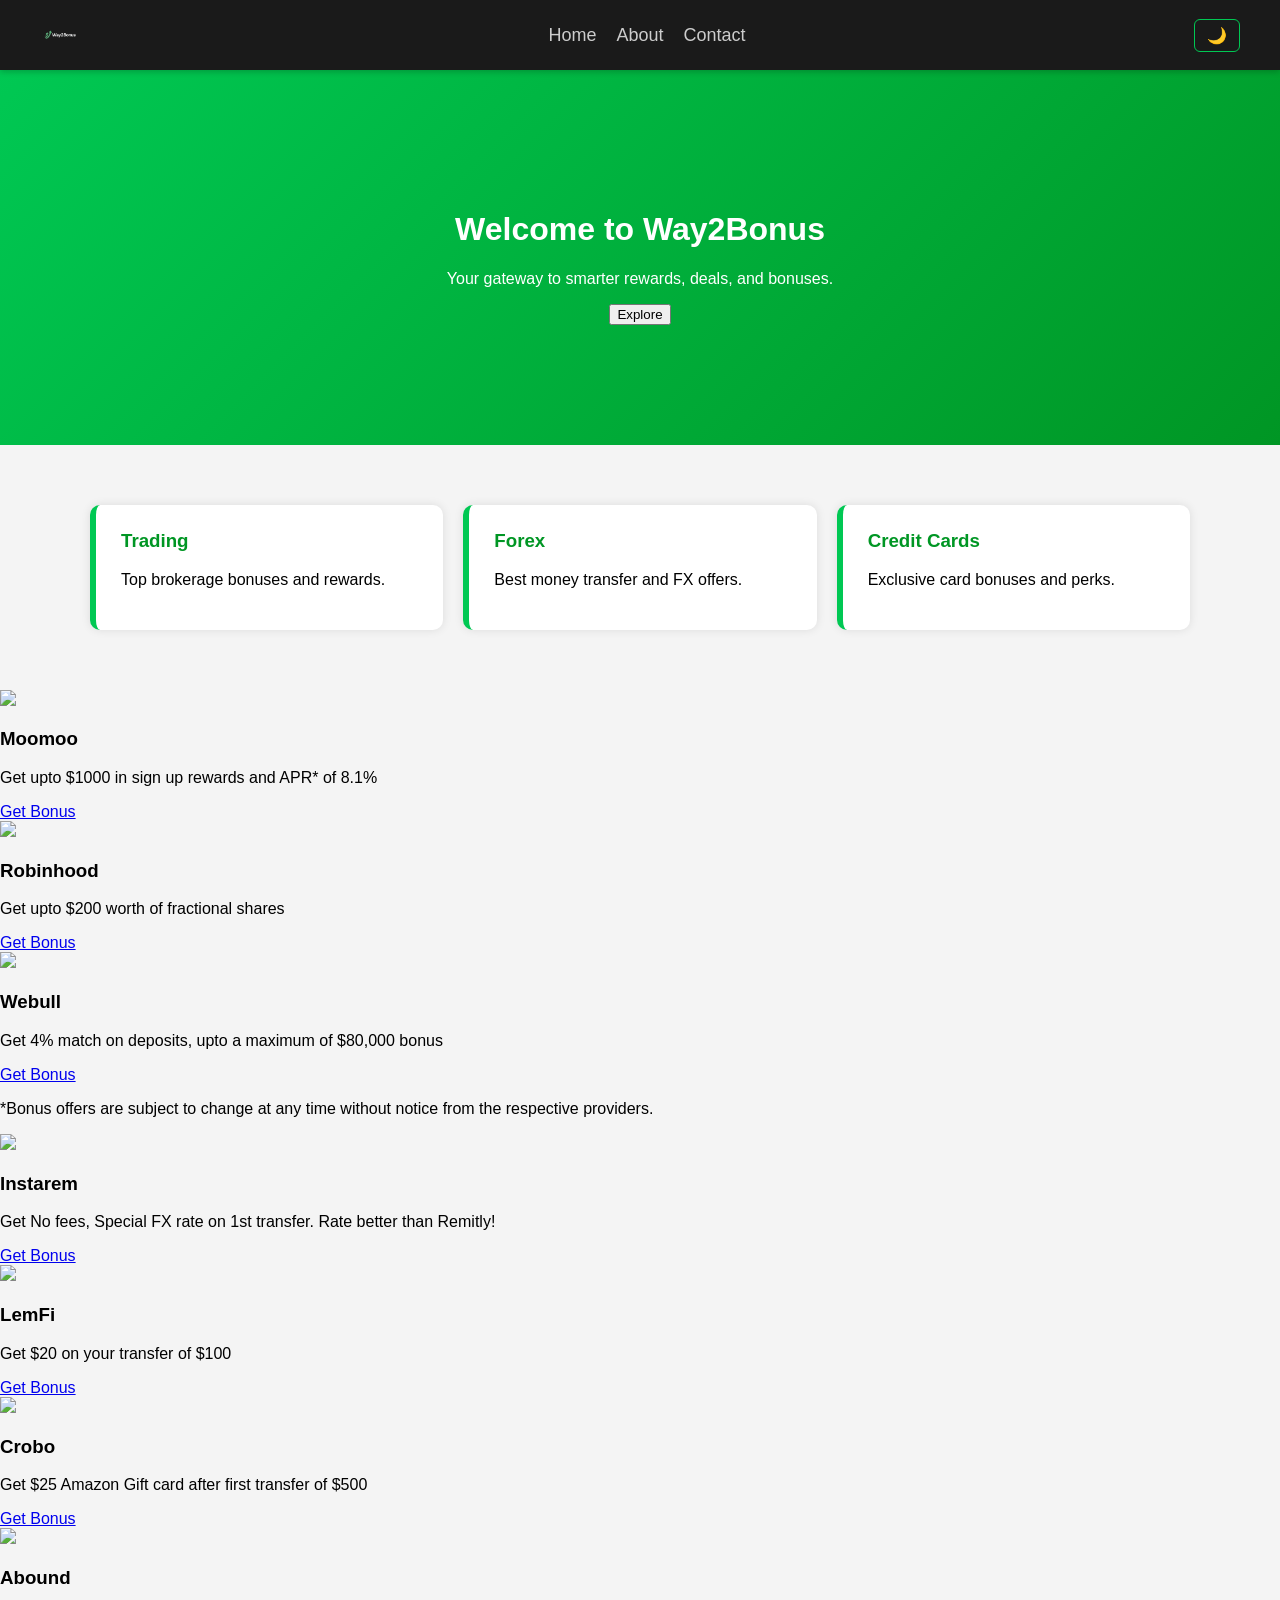
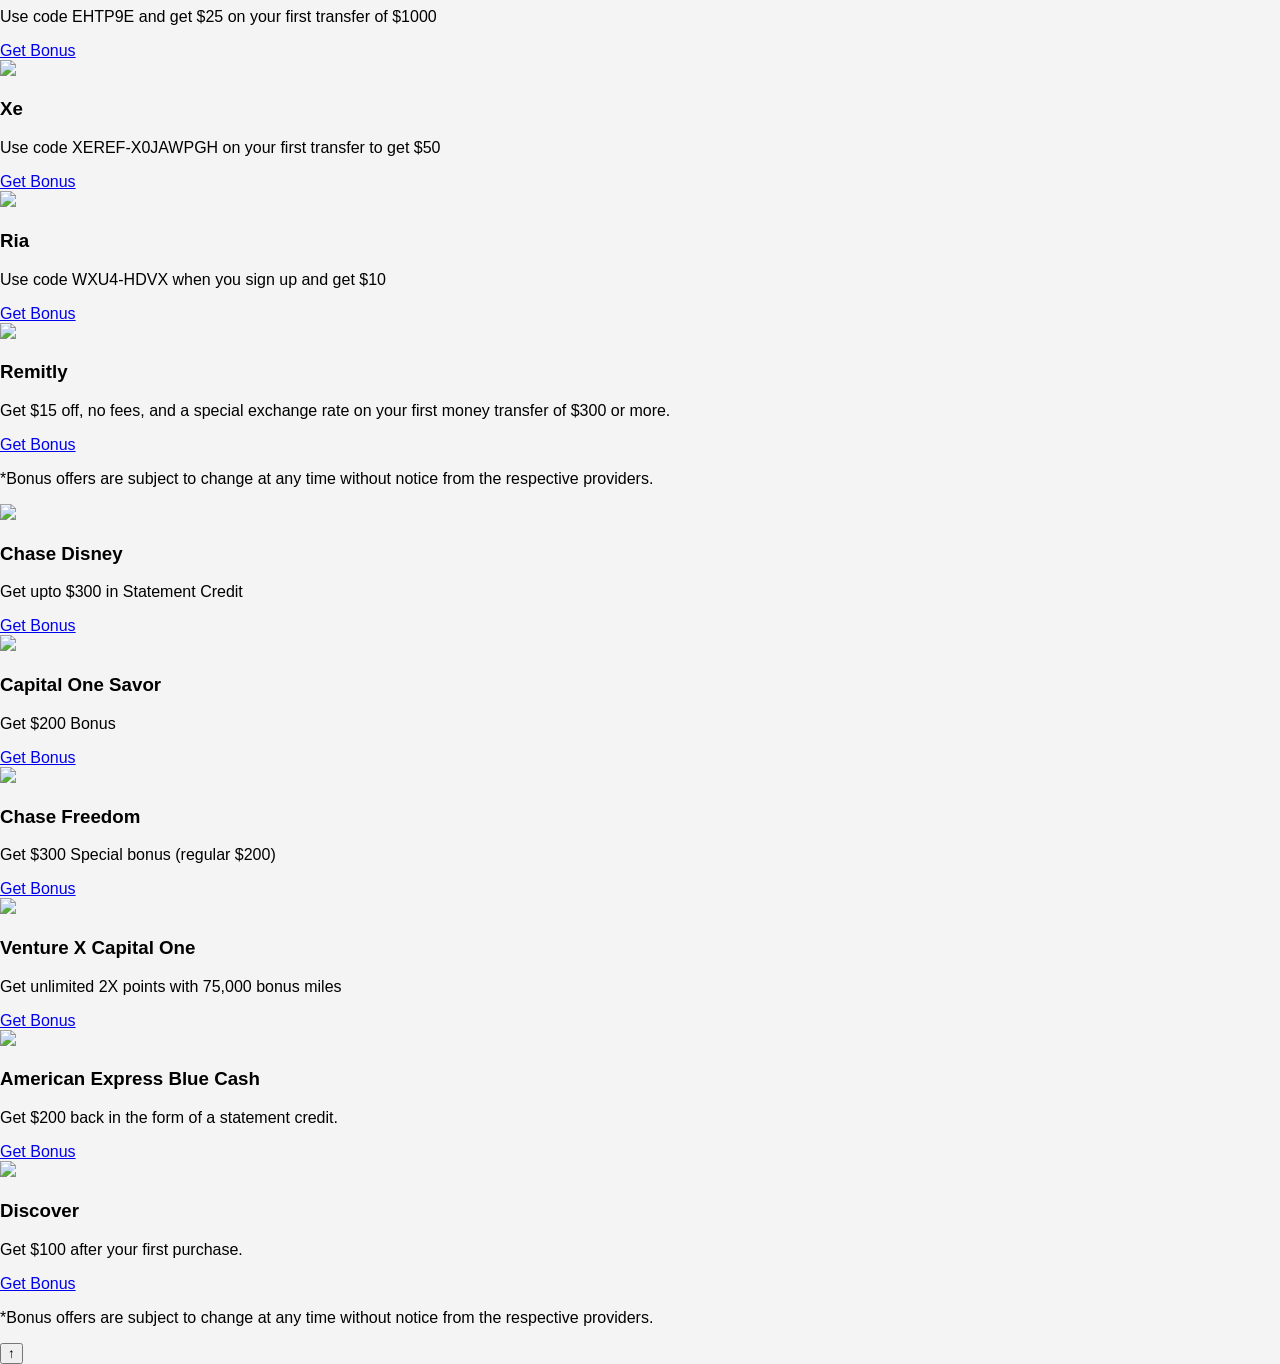
==== index.html @ e21b8e0f "initial commit" ====
<!DOCTYPE html>
<html lang="en">
<head>
  <meta charset="UTF-8">
  <meta name="viewport" content="width=device-width, initial-scale=1.0">
  <link rel="icon" type="image/png" sizes="32x32" href="assets/favicon.png">
  <link rel="icon" type="image/png" sizes="192x192" href="assets/favicon.png">
  <link rel="apple-touch-icon" href="assets/favicon.png">

  <!-- SEO Meta Tags -->
  <title>Way2Bonus – Best Bonuses for Trading, Forex & Credit Cards</title>
  <meta name="description" content="Way2Bonus helps you discover the best bonuses, rewards, and referral offers across Trading, Forex, and Credit Cards. Updated regularly with top deals.">
  <meta name="keywords" content="Way2Bonus, trading bonuses, forex bonuses, credit card bonuses, referral bonuses, rewards, cashback, sign-up offers">
  <meta name="author" content="Way2Bonus">
  <meta name="robots" content="index, follow">

  <!-- Open Graph (Social Sharing) -->
  <meta property="og:title" content="Way2Bonus – Best Bonuses for Trading, Forex & Credit Cards">
  <meta property="og:description" content="Discover top bonuses and referral rewards across Trading, Forex, and Credit Cards.">
  <meta property="og:url" content="https://way2bonus.com">
  <meta property="og:type" content="website">

  <!-- Canonical URL -->
  <link rel="canonical" href="https://way2bonus.com">

  <link rel="stylesheet" href="style.css">
</head>
<body>

  <!-- NAVBAR -->
  <nav>
  <a href="index.html">
    <img src="assets/logo.png" alt="Way2Bonus Logo" class="site-logo">
  </a>
  <ul>
    <li><a href="index.html">Home</a></li>
    <li><a href="about.html">About</a></li>
    <li><a href="contact.html">Contact</a></li>
  </ul>
  <button class="dark-toggle" onclick="toggleDarkMode()">🌙</button>
</nav>


  <!-- HERO -->
  <header class="hero" id="home">
    <h1>Welcome to Way2Bonus</h1>
    <p>Your gateway to smarter rewards, deals, and bonuses.</p>
    <button onclick="showMessage()">Explore</button>
  </header>

  <!-- TABS SECTION -->
  <section class="tabs-section">
    <div class="tab-card" onclick="location.href='#trading'">
      <h3>Trading</h3>
      <p>Top brokerage bonuses and rewards.</p>
    </div>

    <div class="tab-card" onclick="location.href='#forex'">
      <h3>Forex</h3>
      <p>Best money transfer and FX offers.</p>
    </div>

    <div class="tab-card" onclick="location.href='#creditcards'">
      <h3>Credit Cards</h3>
      <p>Exclusive card bonuses and perks.</p>
    </div>
  </section>

  <!-- TRADING SECTION -->
  <section class="bonus-list" id="trading">

    <div class="bonus-item">
      <div class="bonus-left">
        <img src="https://www.moomoo.com/favicon.ico" class="bonus-logo">
        <div>
          <h3>Moomoo</h3>
          <p>Get upto $1000 in sign up rewards and APR* of 8.1%</p>
        </div>
      </div>
      <a class="bonus-btn" href="https://j.moomoo.com/01o17Q" target="_blank">Get Bonus</a>
    </div>

    <div class="bonus-item">
      <div class="bonus-left">
        <img src="https://robinhood.com/favicon.ico" class="bonus-logo">
        <div>
          <h3>Robinhood</h3>
          <p>Get upto $200 worth of fractional shares</p>
        </div>
      </div>
      <a class="bonus-btn" href="https://join.robinhood.com/naveenp45" target="_blank">Get Bonus</a>
    </div>

    <div class="bonus-item">
      <div class="bonus-left">
        <img src="https://www.webull.com/favicon.ico" class="bonus-logo">
        <div>
          <h3>Webull</h3>
          <p>Get 4% match on deposits, upto a maximum of $80,000 bonus</p>
        </div>
      </div>
      <a class="bonus-btn" href="https://a.webull.com/3Dbo9FMoUNZbRVMSiQ" target="_blank">Get Bonus</a>
    </div>

  </section>

  <p class="disclaimer">
    *Bonus offers are subject to change at any time without notice from the respective providers.
  </p>

  <!-- FOREX SECTION -->
  <section class="bonus-list" id="forex">

    <div class="bonus-item">
      <div class="bonus-left">
        <img src="https://www.instarem.com/favicon.ico" class="bonus-logo">
        <div>
          <h3>Instarem</h3>
          <p>Get No fees, Special FX rate on 1st transfer. Rate better than Remitly!</p>
        </div>
      </div>
      <a class="bonus-btn" href="https://referral-link.onelink.me/gbf1/a43c48ca?deep_link_sub1=referral&deep_link_value=rnIxr1" target="_blank">Get Bonus</a>
    </div>

    <div class="bonus-item">
      <div class="bonus-left">
        <img src="https://www.lemfi.com/favicon.ico" class="bonus-logo">
        <div>
          <h3>LemFi</h3>
          <p>Get $20 on your transfer of $100</p>
        </div>
      </div>
      <a class="bonus-btn" href="https://referral.lemfi.com/e6CbttdsRZb" target="_blank">Get Bonus</a>
    </div>

    <div class="bonus-item">
      <div class="bonus-left">
        <img src="https://www.crobo.money/favicon.ico" class="bonus-logo">
        <div>
          <h3>Crobo</h3>
          <p>Get $25 Amazon Gift card after first transfer of $500</p>
        </div>
      </div>
      <a class="bonus-btn" href="https://www.crobo.money/signup/?referral_code=NAVEEN712&utm_medium=link&utm_campaign=referral" target="_blank">Get Bonus</a>
    </div>

    <div class="bonus-item">
      <div class="bonus-left">
        <img src="https://www.joinabound.com/favicon.ico" class="bonus-logo">
        <div>
          <h3>Abound</h3>
          <p>Use code EHTP9E and get $25 on your first transfer of $1000</p>
        </div>
      </div>
      <a class="bonus-btn" href="https://ddl.joinabound.com/Iiw9/53nv79hw" target="_blank">Get Bonus</a>
    </div>

    <div class="bonus-item">
      <div class="bonus-left">
        <img src="https://www.xe.com/favicon.ico" class="bonus-logo">
        <div>
          <h3>Xe</h3>
          <p>Use code XEREF-X0JAWPGH on your first transfer to get $50</p>
        </div>
      </div>
      <a class="bonus-btn" href="https://xeapp.onelink.me/yMY4/raf" target="_blank">Get Bonus</a>
    </div>

    <div class="bonus-item">
      <div class="bonus-left">
        <img src="https://www.riamoneytransfer.com/favicon.ico" class="bonus-logo">
        <div>
          <h3>Ria</h3>
          <p>Use code WXU4-HDVX when you sign up and get $10</p>
        </div>
      </div>
      <a class="bonus-btn" href="https://ria.mt/l/ria-app" target="_blank">Get Bonus</a>
    </div>

    <div class="bonus-item">
      <div class="bonus-left">
        <img src="https://www.remitly.com/favicon.ico" class="bonus-logo">
        <div>
          <h3>Remitly</h3>
          <p>Get $15 off, no fees, and a special exchange rate on your first money transfer of $300 or more.</p>
        </div>
      </div>
      <a class="bonus-btn" href="https://remit.ly/2667kdno" target="_blank">Get Bonus</a>
    </div>

  </section>

  <p class="disclaimer">
    *Bonus offers are subject to change at any time without notice from the respective providers.
  </p>

  <!-- CREDIT CARDS SECTION -->
  <section class="bonus-list" id="creditcards">

    <div class="bonus-item">
      <div class="bonus-left">
        <img src="https://www.chase.com/favicon.ico" class="bonus-logo">
        <div>
          <h3>Chase Disney</h3>
          <p>Get upto $300 in Statement Credit</p>
        </div>
      </div>
      <a class="bonus-btn" href="https://www.referyourchasecard.com/200a/ARRM6S2ACG" target="_blank">Get Bonus</a>
    </div>

    <div class="bonus-item">
      <div class="bonus-left">
        <img src="https://www.capitalone.com/favicon.ico" class="bonus-logo">
        <div>
          <h3>Capital One Savor</h3>
          <p>Get $200 Bonus</p>
        </div>
      </div>
      <a class="bonus-btn" href="https://i.capitalone.com/JXvTQIKai" target="_blank">Get Bonus</a>
    </div>

    <div class="bonus-item">
      <div class="bonus-left">
        <img src="https://www.chase.com/favicon.ico" class="bonus-logo">
        <div>
          <h3>Chase Freedom</h3>
          <p>Get $300 Special bonus (regular $200)</p>
        </div>
      </div>
      <a class="bonus-btn" href="https://www.referyourchasecard.com/18d/QJRN1M26LT" target="_blank">Get Bonus</a>
    </div>

    <div class="bonus-item">
      <div class="bonus-left">
        <img src="https://www.capitalone.com/favicon.ico" class="bonus-logo">
        <div>
          <h3>Venture X Capital One</h3>
          <p>Get unlimited 2X points with 75,000 bonus miles</p>
        </div>
      </div>
      <a class="bonus-btn" href="https://i.capitalone.com/JTtz9LcB4" target="_blank">Get Bonus</a>
    </div>

    <div class="bonus-item">
      <div class="bonus-left">
        <img src="https://www.americanexpress.com/favicon.ico" class="bonus-logo">
        <div>
          <h3>American Express Blue Cash</h3>
          <p>Get $200 back in the form of a statement credit.</p>
        </div>
      </div>
      <a class="bonus-btn" href="https://americanexpress.com/en-us/referral/blue-cash-everyday-credit-card?ref=NAVEEPBVEd&XL=MIANS" target="_blank">Get Bonus</a>
    </div>

    <div class="bonus-item">
      <div class="bonus-left">
        <img src="https://www.discover.com/favicon.ico" class="bonus-logo">
        <div>
          <h3>Discover</h3>
          <p>Get $100 after your first purchase.</p>
        </div>
      </div>
      <a class="bonus-btn" href="https://refer.discover.com/s/kanjikavya?advocate.partner_share_id=1172240529" target="_blank">Get Bonus</a>
    </div>

  </section>

  <p class="disclaimer">
    *Bonus offers are subject to change at any time without notice from the respective providers.
  </p>

  <script src="script.js"></script>
</body>
</html>
---- style.css ----
/* GLOBAL */
body {
  margin: 0;
  font-family: Arial, sans-serif;
  background: #f4f4f4;
  transition: background 0.3s, color 0.3s;
}

body.dark-mode {
  background: #121212;
  color: #e0e0e0;
}

/* NAVBAR */
nav {
  position: sticky;
  top: 0;
  z-index: 1000;
  display: flex;
  justify-content: space-between;
  align-items: center;
  padding: 15px 40px;
  background: #1a1a1a;
  box-shadow: 0 2px 6px rgba(0,0,0,0.2);
  transition: background 0.3s;
}

body.dark-mode nav {
  background: #000;
}

.site-logo {
  height: 40px;
  margin-right: 20px;
  vertical-align: middle;
}

nav ul {
  list-style: none;
  display: flex;
  gap: 20px;
  padding: 0;
  margin: 0;
}

nav ul li a {
  color: #ccc;
  text-decoration: none;
  font-size: 18px;
  transition: color 0.3s;
}

nav ul li a.active,
nav ul li a:hover {
  color: #00c853;
}

body.dark-mode nav ul li a {
  color: #bbb;
}

/* DARK MODE TOGGLE BUTTON */
.dark-toggle {
  background: transparent;
  border: 1px solid #00c853;
  color: #00c853;
  padding: 6px 12px;
  border-radius: 6px;
  cursor: pointer;
  font-size: 16px;
  transition: 0.3s;
}

.dark-toggle:hover {
  background: #00c853;
  color: #000;
}

body.dark-mode .dark-toggle {
  border-color: #00e676;
  color: #00e676;
}

body.dark-mode .dark-toggle:hover {
  background: #00e676;
  color: #000;
}

/* HERO */
.hero {
  text-align: center;
  padding: 120px 20px;
  background: linear-gradient(135deg, #00c853, #009624);
  color: white;
}

body.dark-mode .hero {
  background: linear-gradient(135deg, #007a3a, #005f2c);
}

/* TABS SECTION */
.tabs-section {
  max-width: 1100px;
  margin: 40px auto;
  display: flex;
  gap: 20px;
  padding: 20px;
}

.tab-card {
  flex: 1;
  background: white;
  padding: 25px;
  border-radius: 10px;
  box-shadow: 0 0 10px rgba(0,0,0,0.1);
  cursor: pointer;
  transition: 0.3s ease;
  border-left: 6px solid #00c853;
}

body.dark-mode .tab-card {
  background: #1e1e1e;
  box-shadow: 0 0 10px rgba(255,255,255,0.05);
}

.tab-card:hover {
  transform: translateY(-5px);
  box-shadow: 0 8px 20px rgba(0,0,0,0.15);
}

body.dark-mode .tab-card:hover {
  box-shadow: 0 8px 20px rgba(255,255,255,0.08);
}

.tab-card h3 {
  margin-top: 0;
  color: #009624;
}

body.dark-mode .tab-card h3 {
  color: #00e676;
}

/* BONUS LIST
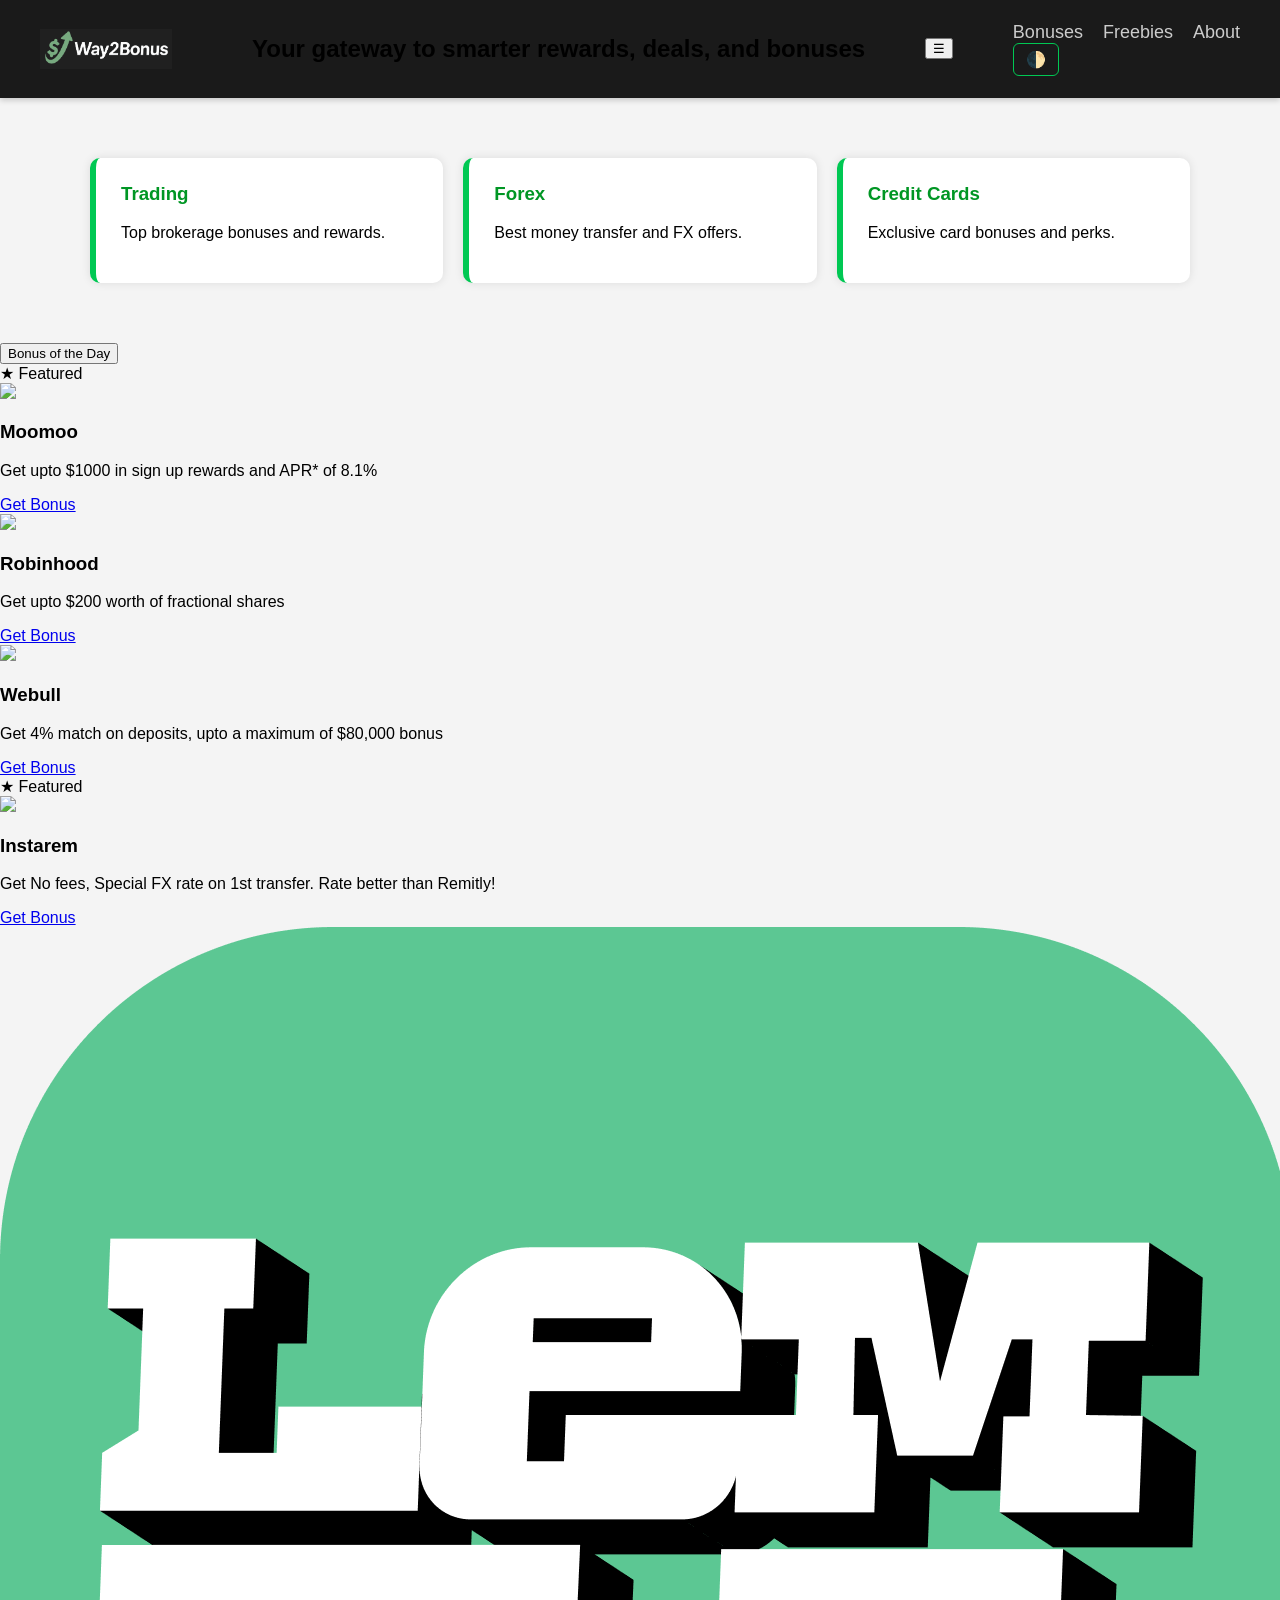
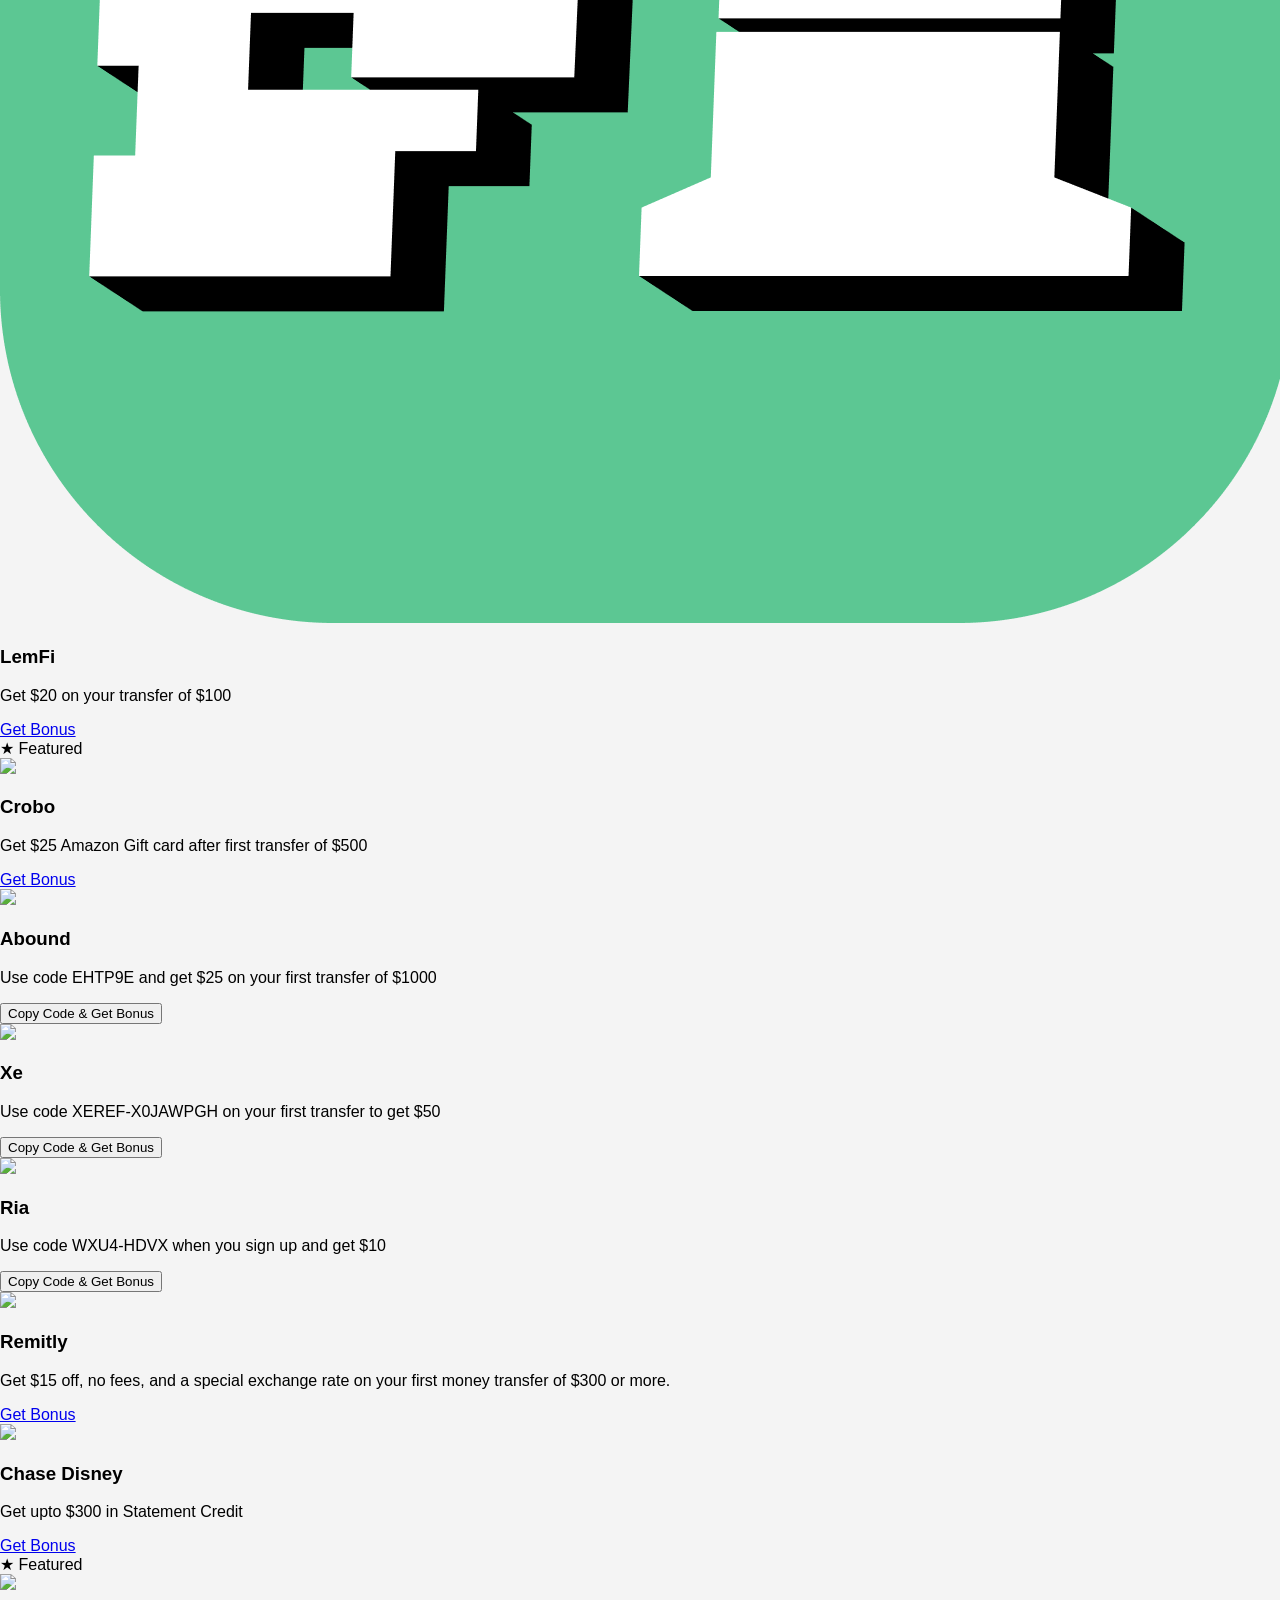
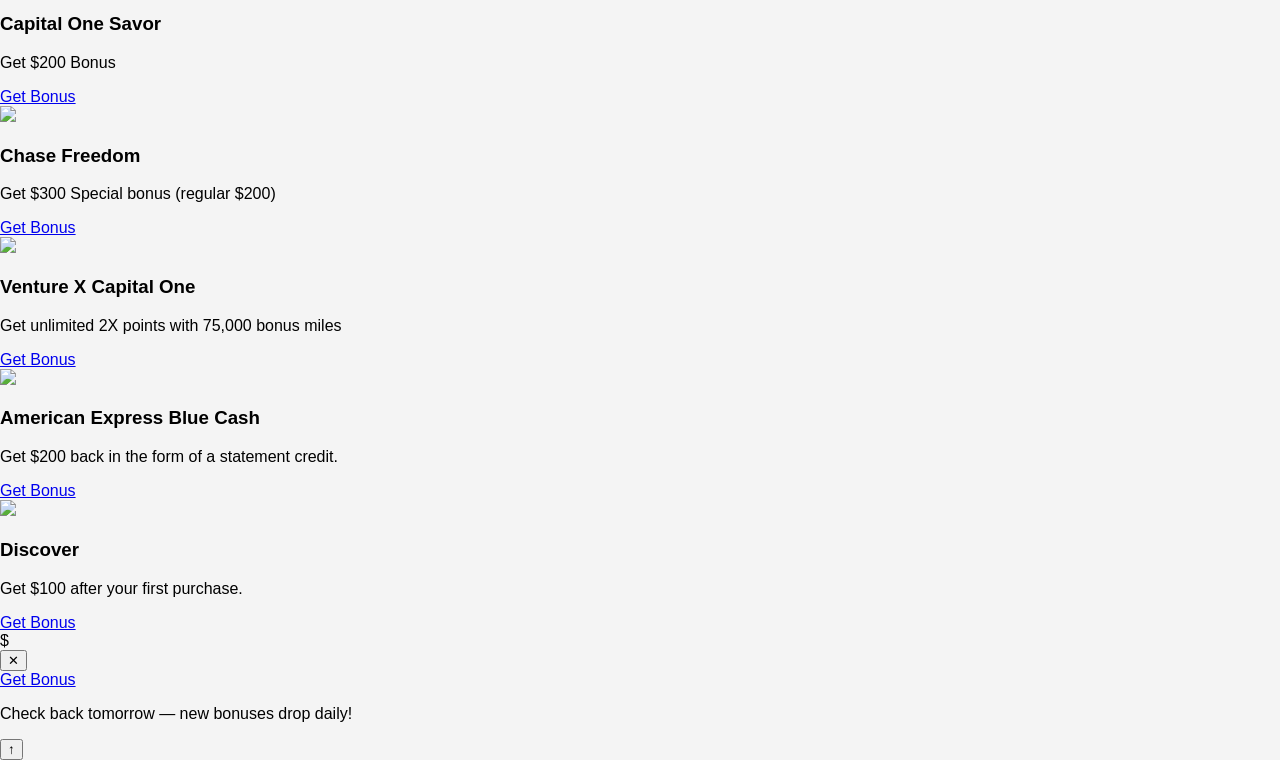
==== commit 37210ba5: "Update index.html updated index/ bonuses page with appealing UX" ====
--- a/index.html
+++ b/index.html
@@ -28,25 +28,37 @@
 <body>
 
   <!-- NAVBAR -->
-  <nav>
-  <a href="index.html">
-    <img src="assets/logo.png" alt="Way2Bonus Logo" class="site-logo">
-  </a>
-  <ul>
-    <li><a href="index.html">Home</a></li>
-    <li><a href="about.html">About</a></li>
-    <li><a href="contact.html">Contact</a></li>
-  </ul>
-  <button class="dark-toggle" onclick="toggleDarkMode()">🌙</button>
-</nav>
-
+<!-- NAVBAR -->
+	<nav>
+	  <a href="index.html">
+		<img src="assets/logo1.png" alt="Way2Bonus Logo" class="site-logo">
+	  </a>
+
+	  <div class="nav-hero-text">
+		<h1><strong>Your gateway to smarter rewards, deals, and bonuses</strong></h1>
+	  </div>
+
+	  <button class="hamburger" onclick="toggleMenu()">☰</button>
+
+	  <div class="nav-right">
+		<ul class="nav-links">
+		  <li><a href="index.html">Bonuses</a></li>
+		  <li><a href="freebies.html">Freebies</a></li>
+		  <li><a href="about.html">About</a></li>
+		</ul>
+
+		<button class="dark-toggle" onclick="toggleDarkMode()">🌓</button>
+	  </div>
+	</nav>
 
   <!-- HERO -->
-  <header class="hero" id="home">
-    <h1>Welcome to Way2Bonus</h1>
-    <p>Your gateway to smarter rewards, deals, and bonuses.</p>
-    <button onclick="showMessage()">Explore</button>
-  </header>
+	<!--
+	<header class="hero" id="home">
+	  <h1>Welcome to Way2Bonus</h1>
+	  <p>Your gateway to smarter rewards, deals, and bonuses.</p>
+	</header>
+	-->
+
 
   <!-- TABS SECTION -->
   <section class="tabs-section">
@@ -65,11 +77,18 @@
       <p>Exclusive card bonuses and perks.</p>
     </div>
   </section>
+  
+  <div class="bonus-of-day-wrapper">
+  <button class="bonus-of-day-btn" onclick="openBonusPopup()">Bonus of the Day</button>
+</div>
 
   <!-- TRADING SECTION -->
   <section class="bonus-list" id="trading">
 
     <div class="bonus-item">
+		<div class="featured-star">
+		  ★ <span>Featured</span>
+		</div>
       <div class="bonus-left">
         <img src="https://www.moomoo.com/favicon.ico" class="bonus-logo">
         <div>
@@ -103,15 +122,18 @@
     </div>
 
   </section>
-
+<!--
   <p class="disclaimer">
     *Bonus offers are subject to change at any time without notice from the respective providers.
   </p>
-
+-->
   <!-- FOREX SECTION -->
   <section class="bonus-list" id="forex">
 
     <div class="bonus-item">
+		<div class="featured-star">
+		  ★ <span>Featured</span>
+		</div>
       <div class="bonus-left">
         <img src="https://www.instarem.com/favicon.ico" class="bonus-logo">
         <div>
@@ -124,7 +146,7 @@
 
     <div class="bonus-item">
       <div class="bonus-left">
-        <img src="https://www.lemfi.com/favicon.ico" class="bonus-logo">
+        <img src="assets/lemfifavicon.png" class="bonus-logo" alt="LemFi Logo">
         <div>
           <h3>LemFi</h3>
           <p>Get $20 on your transfer of $100</p>
@@ -134,6 +156,9 @@
     </div>
 
     <div class="bonus-item">
+		<div class="featured-star">
+		  ★ <span>Featured</span>
+		</div>
       <div class="bonus-left">
         <img src="https://www.crobo.money/favicon.ico" class="bonus-logo">
         <div>
@@ -146,14 +171,16 @@
 
     <div class="bonus-item">
       <div class="bonus-left">
-        <img src="https://www.joinabound.com/favicon.ico" class="bonus-logo">
+        <img src="https://www.joinabound.com/wp-content/uploads/2024/09/cropped-Favicon-32x32.png" class="bonus-logo">
         <div>
           <h3>Abound</h3>
           <p>Use code EHTP9E and get $25 on your first transfer of $1000</p>
         </div>
       </div>
-      <a class="bonus-btn" href="https://ddl.joinabound.com/Iiw9/53nv79hw" target="_blank">Get Bonus</a>
-    </div>
+		<button class="bonus-btn" onclick="copyAndGo('EHTP9E', 'https://ddl.joinabound.com/Iiw9/53nv79hw')">
+		Copy Code & Get Bonus
+		</button>
+	</div>
 
     <div class="bonus-item">
       <div class="bonus-left">
@@ -163,7 +190,9 @@
           <p>Use code XEREF-X0JAWPGH on your first transfer to get $50</p>
         </div>
       </div>
-      <a class="bonus-btn" href="https://xeapp.onelink.me/yMY4/raf" target="_blank">Get Bonus</a>
+      <button class="bonus-btn" onclick="copyAndGo('XEREF-X0JAWPGH', 'https://xeapp.onelink.me/yMY4/raf')">
+		Copy Code & Get Bonus
+		</button>
     </div>
 
     <div class="bonus-item">
@@ -174,7 +203,9 @@
           <p>Use code WXU4-HDVX when you sign up and get $10</p>
         </div>
       </div>
-      <a class="bonus-btn" href="https://ria.mt/l/ria-app" target="_blank">Get Bonus</a>
+      <button class="bonus-btn" onclick="copyAndGo('WXU4-HDVX', 'https://ria.mt/l/ria-app')">
+			Copy Code & Get Bonus
+		</button>
     </div>
 
     <div class="bonus-item">
@@ -189,11 +220,11 @@
     </div>
 
   </section>
-
+<!--
   <p class="disclaimer">
     *Bonus offers are subject to change at any time without notice from the respective providers.
   </p>
-
+-->
   <!-- CREDIT CARDS SECTION -->
   <section class="bonus-list" id="creditcards">
 
@@ -209,6 +240,9 @@
     </div>
 
     <div class="bonus-item">
+		<div class="featured-star">
+		  ★ <span>Featured</span>
+		</div>
       <div class="bonus-left">
         <img src="https://www.capitalone.com/favicon.ico" class="bonus-logo">
         <div>
@@ -264,10 +298,32 @@
     </div>
 
   </section>
-
+<!--
   <p class="disclaimer">
     *Bonus offers are subject to change at any time without notice from the respective providers.
   </p>
+-->
+	<div id="bonusModal" class="modal">
+	  <div class="modal-content">
+		<div class="dollar-loader">
+		  <div class="dollar-fill"></div>
+		  <span class="dollar-symbol">$</span>
+		</div>
+	  </div>
+	</div>
+	<div id="resultModal" class="result-modal">
+	  <div class="result-content">
+		<button class="close-x" onclick="closeResultModal()">✕</button>
+
+		<div id="resultText" class="result-text">
+		  <!-- Dynamic content goes here -->
+		</div>
+
+		<a id="bonusLinkBtn" class="bonus-link-btn" href="#" target="_blank">Get Bonus</a>
+		<p class="return-note">Check back tomorrow — new bonuses drop daily!</p>
+		<!-- <button class="close-btn" onclick="closeResultModal()">Close</button> -->
+	  </div>
+	</div>
 
   <script src="script.js"></script>
 </body>
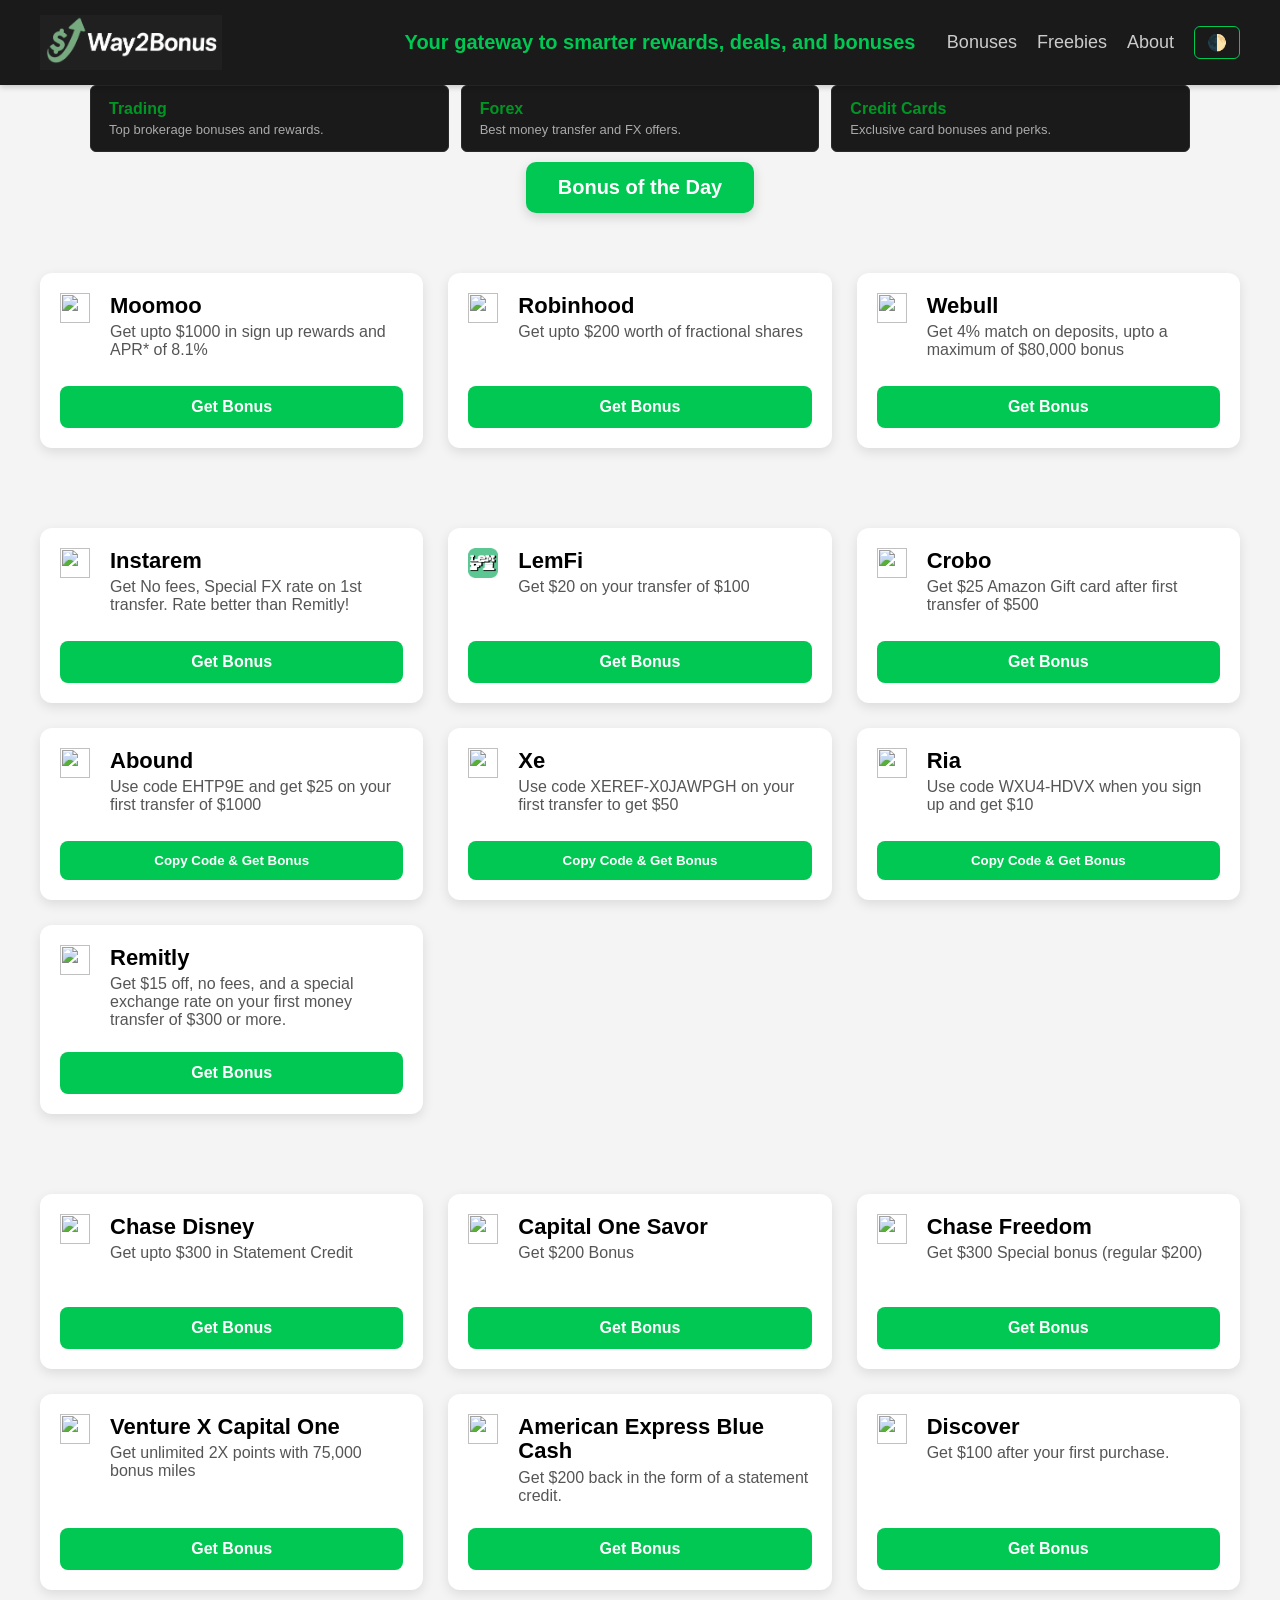
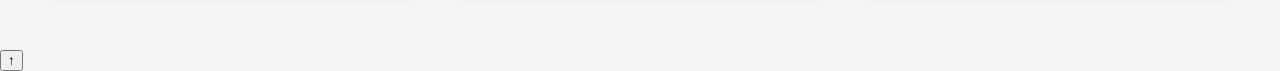
==== commit 1252ed6b: "Update index.html updated pop up text" ====
--- a/index.html
+++ b/index.html
@@ -320,7 +320,7 @@
 		</div>
 
 		<a id="bonusLinkBtn" class="bonus-link-btn" href="#" target="_blank">Get Bonus</a>
-		<p class="return-note">Check back tomorrow — new bonuses drop daily!</p>
+		<p class="return-note">Check back tomorrow — new bonuses drop daily, when available!</p>
 		<!-- <button class="close-btn" onclick="closeResultModal()">Close</button> -->
 	  </div>
 	</div>
@@ -328,3 +328,4 @@
   <script src="script.js"></script>
 </body>
 </html>
+
--- a/style.css
+++ b/style.css
@@ -30,10 +30,12 @@
 }
 
 .site-logo {
-  height: 40px;
-  margin-right: 20px;
-  vertical-align: middle;
-}
+  height: 55px;              /* increased from 40px */
+  width: auto;               /* keeps aspect ratio */
+  object-fit: contain;       /* prevents distortion */
+  display: block;
+}
+
 
 nav ul {
   list-style: none;
@@ -85,37 +87,217 @@
   background: #00e676;
   color: #000;
 }
-
-/* HERO */
+/* HERO TEXT INSIDE NAVBAR */
+.nav-hero-text {
+  display: flex;
+  flex-direction: column;
+  margin-left: 20px;
+  color: #00c853;
+}
+
+.nav-hero-text h1 {
+  font-size: 20px;
+  margin: 0;
+  font-weight: 600;
+}
+
+.nav-hero-text p {
+  font-size: 14px;
+  margin: 0;
+  opacity: 0.9;
+}
+
+body.dark-mode .nav-hero-text {
+  color: #00e676;
+}
+
+/* HERO — OPTIMIZED HEIGHT */
+/* HERO — ULTRA COMPACT */
+/* HERO — BLENDED + MINIMAL */
 .hero {
-  text-align: center;
-  padding: 120px 20px;
-  background: linear-gradient(135deg, #00c853, #009624);
-  color: white;
+  text-align: Center;
+  padding: 2px 1px;                 /* still compact */
+  background: linear-gradient(
+    135deg,
+    rgba(0, 200, 83, 0.08),
+    rgba(0, 150, 36, 0.08)
+  );                                   /* subtle tint */
+  color: #00c853;                      /* brand green text */
+  max-width: 900px;
+  margin: 0 auto;
+  border-radius: 8px;                  /* soft blend with page */
 }
 
 body.dark-mode .hero {
-  background: linear-gradient(135deg, #007a3a, #005f2c);
-}
+  background: linear-gradient(
+    135deg,
+    rgba(0, 122, 58, 0.15),
+    rgba(0, 95, 44, 0.15)
+  );
+  color: #00e676;                      /* lighter green for dark mode */
+}
+
+.hero h1 {
+  font-size: 26px;
+  margin-bottom: 4px;
+  font-weight: 600;
+}
+
+.hero p {
+  font-size: 15px;
+  margin: 0;
+  opacity: 0.9;
+}
+
+/* MOBILE */
+@media (max-width: 600px) {
+  .hero {
+    padding: 1px 1px;
+  }
+
+  .hero h1 {
+    font-size: 24px;
+  }
+
+  .hero p {
+    font-size: 14px;
+  }
+}
+
 
 /* TABS SECTION */
+/* TABS SECTION — BLEND WITH NAVBAR */
 .tabs-section {
   max-width: 1100px;
-  margin: 40px auto;
-  display: flex;
-  gap: 20px;
-  padding: 20px;
-}
-
+  margin: 0 auto;                 /* remove top spacing */
+  padding: 0 20px;
+  display: flex;
+  gap: 12px;
+  /*position: relative;*/
+  top: -10px;                     /* pulls tabs upward toward navbar */
+}
+
+/* TAB CARDS — NAVBAR STYLE */
 .tab-card {
   flex: 1;
+  background: #1a1a1a;            /* same as navbar */
+  padding: 14px 18px;             /* smaller, tighter */
+  border-radius: 6px;
+  border: 1px solid #2a2a2a;      /* subtle border instead of shadow */
+  cursor: pointer;
+  transition: 0.25s ease;
+  color: #ccc;
+}
+
+body.dark-mode .tab-card {
+  background: #000;
+  border-color: #222;
+}
+
+/* Hover effect that matches nav link hover */
+.tab-card:hover {
+  border-color: #00c853;
+  color: #00c853;
+  transform: translateY(-2px);
+}
+
+/* Tab title */
+.tab-card h3 {
+  margin: 0 0 4px 0;
+  font-size: 16px;
+  color: #00c853;
+}
+
+body.dark-mode .tab-card h3 {
+  color: #00e676;
+}
+
+/* Tab description */
+.tab-card p {
+  margin: 0;
+  font-size: 13px;
+  color: #aaa;
+}
+
+body.dark-mode .tab-card p {
+  color: #ccc;
+}
+
+
+/* BONUS LIST GRID */
+.bonus-list {
+  max-width: 1200px;
+  margin: 40px auto;
+  padding: 20px;
+  display: grid;
+  grid-template-columns: repeat(auto-fit, minmax(320px, 1fr));
+  gap: 25px;
+}
+
+/* BONUS ITEM CARD */
+.bonus-item {
   background: white;
-  padding: 25px;
-  border-radius: 10px;
-  box-shadow: 0 0 10px rgba(0,0,0,0.1);
-  cursor: pointer;
-  transition: 0.3s ease;
-  border-left: 6px solid #00c853;
+  padding: 20px;
+  border-radius: 12px;
+  box-shadow: 0 4px 12px rgba(0,0,0,0.1);
+  display: flex;
+  flex-direction: column;
+  justify-content: space-between;
+  transition: transform 0.2s ease, box-shadow 0.2s ease;
+}
+
+/* BONUS LOGO STANDARD SIZE */
+.bonus-logo {
+  width: 30px;
+  height: 30px;
+  object-fit: contain;
+  /*margin: 0 auto 15px auto;
+  display: block;*/
+  flex-shrink: 0;
+  align-self: flex-start;
+}
+
+/* BONUS LEFT: LOGO + TEXT INLINE */
+.bonus-left {
+  display: flex;
+  align-items: flex-start;        /* vertically center logo + text */
+  gap: 20px;                  /* spacing between logo and text */
+  min-height: 70px;
+  padding-bottom: 8px;
+}
+
+/* Ensure text block doesn't shrink */
+.bonus-left div {
+  display: flex;
+  flex-direction: column;
+  justify-content: flex-start;
+}
+
+
+.bonus-left h3 {
+  margin: 1px 0 5px;
+  font-size: 22px;
+  line-height: 1.1;
+}
+
+.bonus-left p {
+  margin: 0;
+  font-size: 16px;
+  color: #555;
+}
+
+body.dark-mode .bonus-left p {
+  color: #ccc;
+}
+
+body.dark-mode .bonus-item {
+  background: #1e1e1e;
+  box-shadow: 0 4px 12px rgba(255,255,255,0.05);
+}
+
+.bonus-item:hover {
+  transform: translateY(-5px);
+  box-shadow: 0 8px 20px rgba(0,0,0,0.15);
 }
 
 body.dark-mode .tab-card {
@@ -141,4 +323,493 @@
   color: #00e676;
 }
 
-/* BONUS LIST+.bonus-btn {
+  display: block;
+  text-align: center;
+  background: #00c853;
+  color: white;
+  padding: 12px;
+  border-radius: 8px;
+  text-decoration: none;
+  font-weight: bold;
+  margin-top: 15px;
+  transition: background 0.3s;
+  border: none; /* ensures no border */
+  outline: none; /* removes focus outline */
+}
+
+.bonus-btn:hover {
+  background: #009624;
+}
+
+body.dark-mode .bonus-btn {
+  background: #00e676;
+  color: #000;
+}
+
+/* FEATURED BADGE — SMALLER + CLEANER */
+.featured-star {
+  position: absolute;
+  top: 8px;
+  right: 8px;
+  background: rgba(0, 200, 83, 0.12);   /* softer tint */
+  color: #00c853;                       /* brand green */
+  font-size: 12px;                      /* reduced from 16px */
+  font-weight: 600;
+  padding: 4px 8px;                     /* smaller padding */
+  border-radius: 6px;
+  display: flex;
+  align-items: center;
+  gap: 4px;                             /* tighter spacing */
+  box-shadow: 0 1px 4px rgba(0,0,0,0.15);
+  animation: featuredPulse 2.2s infinite ease-in-out;
+}
+
+/* Dark mode */
+body.dark-mode .featured-star {
+  background: rgba(0, 230, 118, 0.12);
+  color: #00e676;
+}
+
+/* Pulse animation (unchanged, still subtle) */
+@keyframes featuredPulse {
+  0% { transform: scale(1); opacity: 1; }
+  50% { transform: scale(1.04); opacity: 0.92; }
+  100% { transform: scale(1); opacity: 1; }
+}
+
+/* Ensure bonus-item can position children absolutely 
+.bonus-item {
+  position: relative;
+}*/
+nav {
+  display: flex;
+  justify-content: space-between;
+  align-items: center;
+}
+
+/* Make the middle hero text centered */
+.nav-hero-text {
+  position: absolute;
+  left: 50%;
+  transform: translateX(-50%);
+  text-align: center;
+  color: #00c853;
+}
+
+body.dark-mode .nav-hero-text {
+  color: #00e676;
+}
+
+/* Keep nav-right aligned to the right */
+.nav-right {
+  display: flex;
+  align-items: center;
+  gap: 20px;
+}
+
+.hamburger {
+  display: none;
+  background: none;
+  border: none;
+  font-size: 28px;
+  cursor: pointer;
+  color: #00c853;
+}
+@media (max-width: 768px) {
+
+  /* Show hamburger, hide desktop menu */
+  .hamburger {
+    display: block;
+  }
+
+  .nav-right {
+    display: none;                 /* hidden until opened */
+    flex-direction: column;
+    width: 100%;
+    background: #1a1a1a;
+    padding: 15px 0;
+    margin-top: 10px;
+    border-radius: 8px;
+  }
+
+  body.dark-mode .nav-right {
+    background: #000;
+  }
+
+  .nav-right.open {
+    display: flex;                 /* show when toggled */
+  }
+
+  .nav-links {
+    flex-direction: column;
+    gap: 12px;
+    text-align: center;
+    padding: 0;
+    margin: 0;
+  }
+
+  .nav-links li a {
+    font-size: 18px;
+    padding: 8px 0;
+  }
+
+  /* Center hero text better on mobile */
+  .nav-hero-text {
+    position: static;
+    transform: none;
+    margin: 0 auto;
+    text-align: center;
+  }
+
+  nav {
+    flex-wrap: wrap;
+    padding: 12px 20px;
+  }
+}
+
+/* WRAPPER — centers the button */
+.bonus-of-day-wrapper {
+  text-align: center;
+  margin-top: 10px;
+  margin-bottom: 1px;
+}
+
+/* BUTTON — visually significant */
+.bonus-of-day-btn {
+  background: #00c853;                 /* brand green */
+  color: white;
+  font-size: 20px;
+  font-weight: 600;
+  padding: 14px 32px;
+  border: none;
+  border-radius: 10px;
+  cursor: pointer;
+  box-shadow: 0 4px 12px rgba(0,0,0,0.15);
+  transition: 0.25s ease;
+}
+
+/* Hover effect */
+.bonus-of-day-btn:hover {
+  background: #00b44a;
+  transform: translateY(-2px);
+  box-shadow: 0 6px 16px rgba(0,0,0,0.2);
+}
+
+/* Dark mode */
+body.dark-mode .bonus-of-day-btn {
+  background: #00e676;
+  color: #000;
+}
+/* MODAL BACKDROP */
+.modal {
+  display: none;
+  position: fixed;
+  top: 0;
+  left: 0;
+  width: 100%;
+  height: 100%;
+  background: rgba(0,0,0,0.6);
+  backdrop-filter: blur(4px);
+  justify-content: center;
+  align-items: center;
+  z-index: 99999;
+}
+
+/* MODAL BOX */
+.modal-content {
+  background: #111;
+  padding: 40px;
+  border-radius: 12px;
+  text-align: center;
+  box-shadow: 0 0 20px rgba(0,0,0,0.4);
+}
+
+/* DOLLAR LOADER CONTAINER */
+.dollar-loader {
+  position: relative;
+  width: 120px;
+  height: 120px;
+  border: 3px solid #00c853;
+  border-radius: 12px;
+  overflow: hidden;
+}
+
+/* SKELETON FILL */
+.dollar-fill {
+  position: absolute;
+  bottom: 0;
+  left: 0;
+  width: 100%;
+  height: 0%;
+  background: #00c853;
+  transition: height 1s ease;
+}
+
+/* DOLLAR SYMBOL */
+.dollar-symbol {
+  position: absolute;
+  top: 50%;
+  left: 50%;
+  transform: translate(-50%, -50%);
+  font-size: 64px;
+  font-weight: bold;
+  color: #fff;
+  opacity: 0.9;
+}
+/* BACKDROP */
+.result-modal {
+  display: none;
+  position: fixed;
+  top: 0;
+  left: 0;
+  width: 100%;
+  height: 100%;
+  background: rgba(0,0,0,0.6);
+  backdrop-filter: blur(4px);
+  justify-content: center;
+  align-items: center;
+  z-index: 99999;
+}
+
+/* POPUP BOX */
+.result-content {
+  background: #111;
+  padding: 30px 40px;
+  border-radius: 12px;
+  width: 90%;              /* responsive */
+  max-width: 380px;        /* allow more room */
+  min-height: 180px;       /* ensures text fits */
+  box-sizing: border-box;  /* prevents overflow */
+  text-align: center;
+  position: relative;
+  box-shadow: 0 0 20px rgba(0,0,0,0.4);
+}
+
+
+/* TOP-RIGHT X BUTTON */
+.close-x {
+  position: absolute;
+  top: 12px;
+  right: 12px;
+  background: none;
+  border: none;
+  font-size: 22px;
+  color: #fff;
+  cursor: pointer;
+}
+
+/* BOTTOM-RIGHT CLOSE BUTTON 
+.close-btn {
+  margin-top: 25px;
+  background: #00c853;
+  color: #000;
+  padding: 10px 18px;
+  border: none;
+  border-radius: 8px;
+  cursor: pointer;
+  font-weight: 600;
+}
+
+body.dark-mode .close-btn {
+  background: #00e676;
+}*/
+
+/* TEXT 
+.result-text {
+  font-size: 18px;
+  color: #fff;
+  margin-top: 20px;
+  
+}
+/* BONUS TEXT */
+.result-text {
+  font-size: 20px;
+  font-weight: 600;
+  color: #fff;
+  margin-bottom: 20px;
+  line-height: 1.4;
+  white-space: normal;
+  overflow-wrap: break-word;  
+}
+
+/* CTA BUTTON */
+.bonus-link-btn {
+  display: inline-block;
+  background: linear-gradient(135deg, #00c853, #00e676);
+  color: #000;
+  padding: 14px 26px;
+  border-radius: 10px;
+  font-weight: 700;
+  font-size: 18px;
+  text-decoration: none;
+  margin-bottom: 22px;
+  box-shadow: 0 4px 12px rgba(0, 200, 83, 0.35);
+  transition: all 0.25s ease;
+  letter-spacing: 0.3px;
+}
+
+/* Hover effect: lift + glow */
+.bonus-link-btn:hover {
+  transform: translateY(-3px) scale(1.03);
+  box-shadow: 0 6px 18px rgba(0, 230, 118, 0.45);
+  background: linear-gradient(135deg, #00e676, #00c853);
+}
+
+/* Dark mode */
+body.dark-mode .bonus-link-btn {
+  background: linear-gradient(135deg, #00e676, #00c853);
+  color: #000;
+  box-shadow: 0 4px 12px rgba(0, 230, 118, 0.35);
+}
+
+.return-note {
+  margin-top: 10px;
+  font-size: 14px;
+  color: #ccc;
+  opacity: 0.9;
+  line-height: 1.4;
+}
+
+body.dark-mode .return-note {
+  color: #aaa;
+}
+#trading,
+#forex,
+#creditcards {
+  scroll-margin-top: 100px;
+}
+@media (min-width: 768px) {
+  .contact-form,
+  form {
+    padding-left: 30px;
+  }
+}
+.pagination {
+  display: flex;
+  justify-content: center;
+  gap: 10px;
+  margin: 30px 0;
+}
+
+.pagination button {
+  background: #00c853;
+  color: #fff;
+  border: none;
+  padding: 8px 14px;
+  border-radius: 6px;
+  cursor: pointer;
+  font-weight: 600;
+  transition: 0.25s ease;
+}
+
+.pagination button:hover {
+  background: #009624;
+}
+
+.pagination button.active {
+  background: #009624;
+}
+
+body.dark-mode .pagination button {
+  background: #00e676;
+  color: #000;
+}
+
+body.dark-mode .pagination button.active {
+  background: #00c853;
+  color: #000;
+}
+
+/* FREEBIES GRID — dedicated, isolated */
+.freebies-list {
+  max-width: 1200px;
+  margin: 20px auto;
+  padding: 20px;
+  display: grid;
+  grid-template-columns: repeat(auto-fit, minmax(320px, 1fr));
+  gap: 25px;
+}
+
+.freebie-item {
+  background: white;
+  padding: 20px;
+  border-radius: 12px;
+  box-shadow: 0 4px 12px rgba(0,0,0,0.1);
+  display: flex;
+  flex-direction: column;
+  justify-content: flex-start;
+  transition: transform 0.2s ease, box-shadow 0.2s ease;
+  position: relative;
+}
+
+.freebie-item:hover {
+  transform: translateY(-5px);
+  box-shadow: 0 8px 20px rgba(0,0,0,0.15);
+}
+
+body.dark-mode .freebie-item {
+  background: #1e1e1e;
+  box-shadow: 0 4px 12px rgba(255,255,255,0.05);
+}
+
+.freebie-left {
+  display: flex;
+  align-items: flex-start;
+  gap: 20px;
+  min-height: 70px;
+  padding-bottom: 8px;
+  flex-shrink: 0;
+  margin-bottom: 20px
+}
+
+.freebie-left div {
+  display: flex;
+  flex-direction: column;
+}
+
+.freebie-left h3 {
+  margin: 1px 0 5px;
+  font-size: 22px;
+  line-height: 1.1;
+}
+
+.freebie-left p {
+  margin: 0;
+  font-size: 16px;
+  color: #555;
+}
+
+body.dark-mode .freebie-left p {
+  color: #ccc;
+}
+
+.freebie-btn {
+  align-self: flex-end;     /* moves button to the right */
+  background: #00c853;
+  color: white;
+  padding: 12px 18px;
+  border-radius: 8px;
+  text-decoration: none;
+  font-weight: bold;
+  transition: background 0.3s;
+  margin-top: 20px;
+  border: none;
+  outline: none;
+}
+
+
+.freebie-btn:hover {
+  background: #009624;
+}
+
+body.dark-mode .freebie-btn {
+  background: #00e676;
+  color: #000;
+}
+.seo-desc {
+  position: absolute;
+  left: -9999px;
+}
+
+
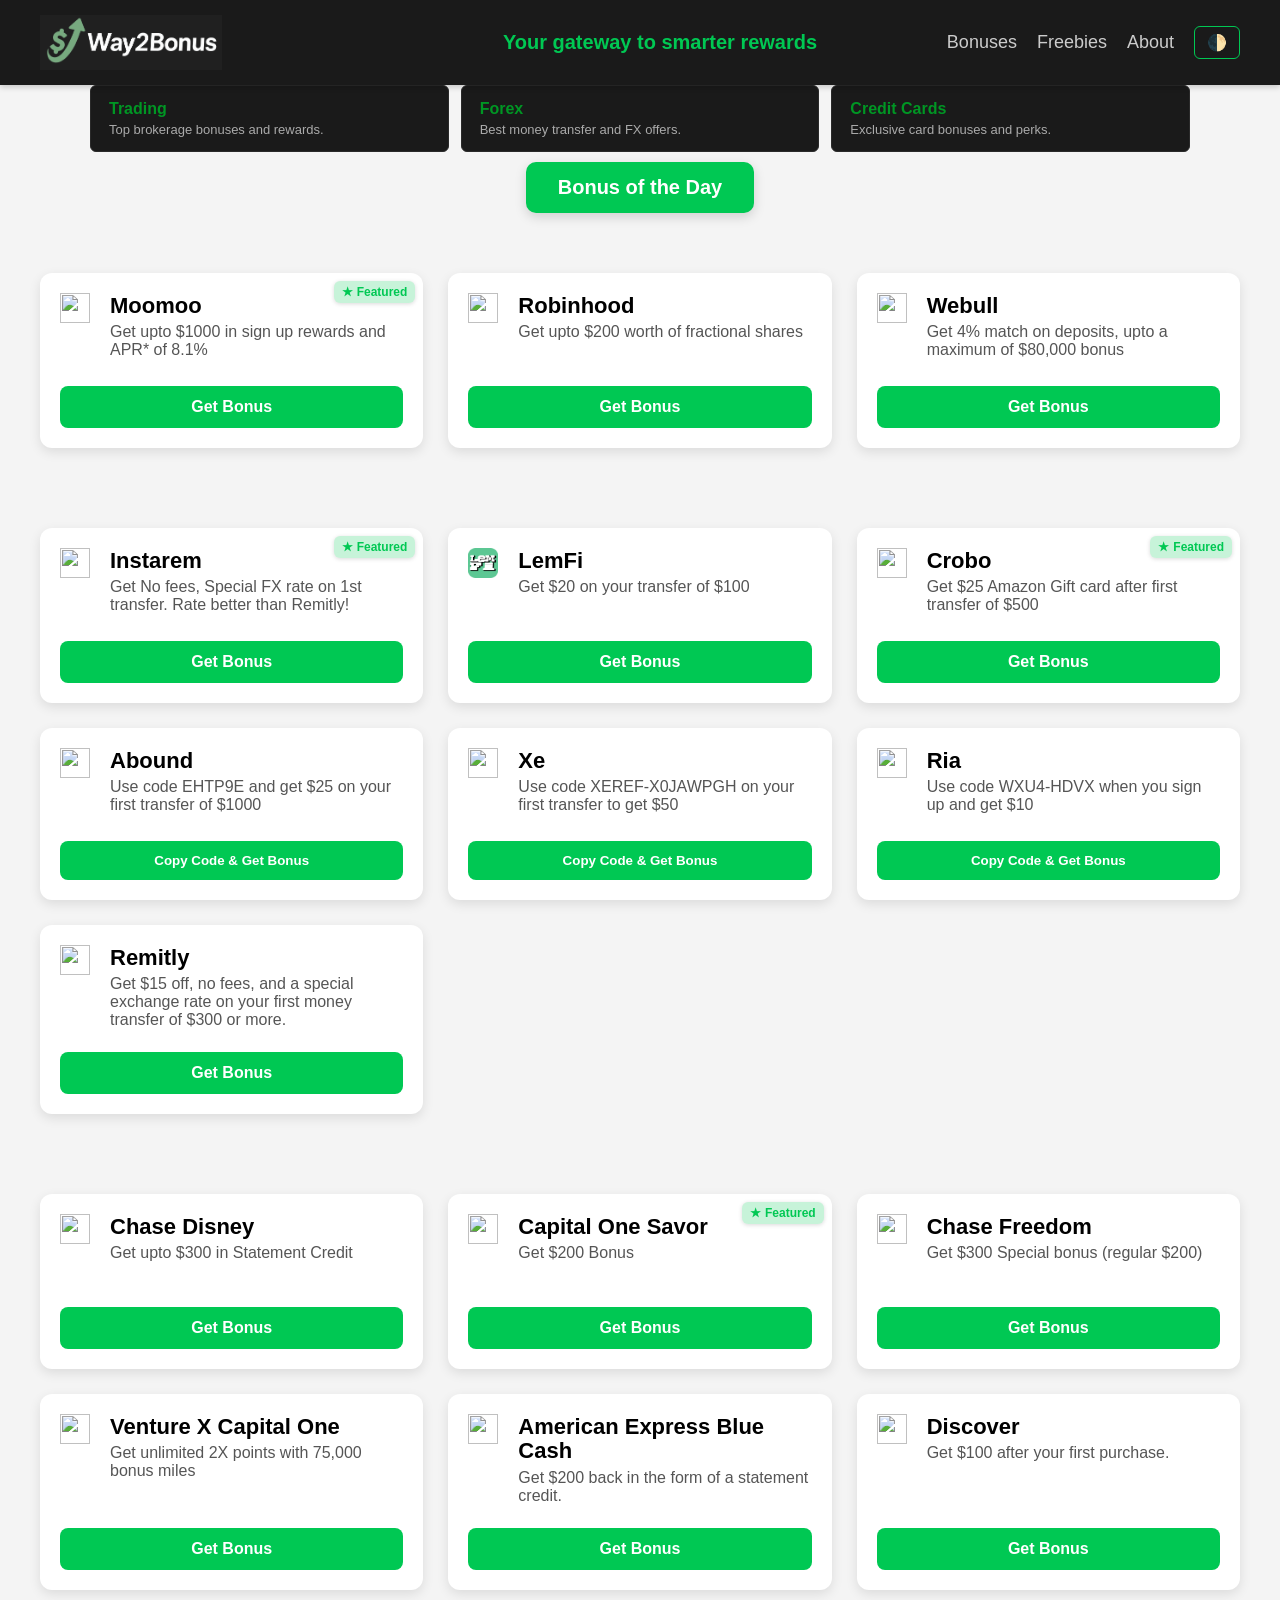
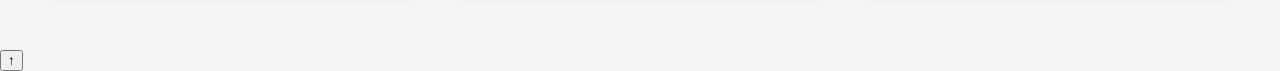
==== commit 2cf0ad35: "Update index.html adsense and nav hero text" ====
--- a/index.html
+++ b/index.html
@@ -24,6 +24,9 @@
   <link rel="canonical" href="https://way2bonus.com">
 
   <link rel="stylesheet" href="style.css">
+  
+  <script async src="https://pagead2.googlesyndication.com/pagead/js/adsbygoogle.js?client=ca-pub-8283833623354299"
+     crossorigin="anonymous"></script>
 </head>
 <body>
 
@@ -35,7 +38,7 @@
 	  </a>
 
 	  <div class="nav-hero-text">
-		<h1><strong>Your gateway to smarter rewards, deals, and bonuses</strong></h1>
+		<h1><strong>Your gateway to smarter <span id="rotating-word">rewards</span> </strong></h1>
 	  </div>
 
 	  <button class="hamburger" onclick="toggleMenu()">☰</button>
@@ -86,8 +89,7 @@
   <section class="bonus-list" id="trading">
 
     <div class="bonus-item">
-		<div class="featured-star">
-		  ★ <span>Featured</span>
+		<div class="featured-star">★ <span>Featured</span>
 		</div>
       <div class="bonus-left">
         <img src="https://www.moomoo.com/favicon.ico" class="bonus-logo">
@@ -329,3 +331,4 @@
 </body>
 </html>
 
+
--- a/style.css
+++ b/style.css
@@ -244,6 +244,9 @@
   flex-direction: column;
   justify-content: space-between;
   transition: transform 0.2s ease, box-shadow 0.2s ease;
+  z-index: 1;
+  position: relative;
+  overflow: visible; /* THIS IS CRITICAL */
 }
 
 /* BONUS LOGO STANDARD SIZE */
@@ -264,6 +267,8 @@
   gap: 20px;                  /* spacing between logo and text */
   min-height: 70px;
   padding-bottom: 8px;
+  position: relative;
+  z-index: 1;
 }
 
 /* Ensure text block doesn't shrink */
@@ -352,17 +357,20 @@
   position: absolute;
   top: 8px;
   right: 8px;
-  background: rgba(0, 200, 83, 0.12);   /* softer tint */
+  background: rgba(0, 200, 83, 0.22);   /* softer tint */
   color: #00c853;                       /* brand green */
   font-size: 12px;                      /* reduced from 16px */
   font-weight: 600;
   padding: 4px 8px;                     /* smaller padding */
   border-radius: 6px;
+  opacity: 1 !important;
+  visibility: visible !important;
   display: flex;
   align-items: center;
   gap: 4px;                             /* tighter spacing */
   box-shadow: 0 1px 4px rgba(0,0,0,0.15);
   animation: featuredPulse 2.2s infinite ease-in-out;
+  z-index: 10;
 }
 
 /* Dark mode */
@@ -374,14 +382,10 @@
 /* Pulse animation (unchanged, still subtle) */
 @keyframes featuredPulse {
   0% { transform: scale(1); opacity: 1; }
-  50% { transform: scale(1.04); opacity: 0.92; }
+  50% { transform: scale(1.04); opacity: 0.81; }
   100% { transform: scale(1); opacity: 1; }
 }
 
-/* Ensure bonus-item can position children absolutely 
-.bonus-item {
-  position: relative;
-}*/
 nav {
   display: flex;
   justify-content: space-between;
@@ -813,3 +817,4 @@
 }
 
 
+
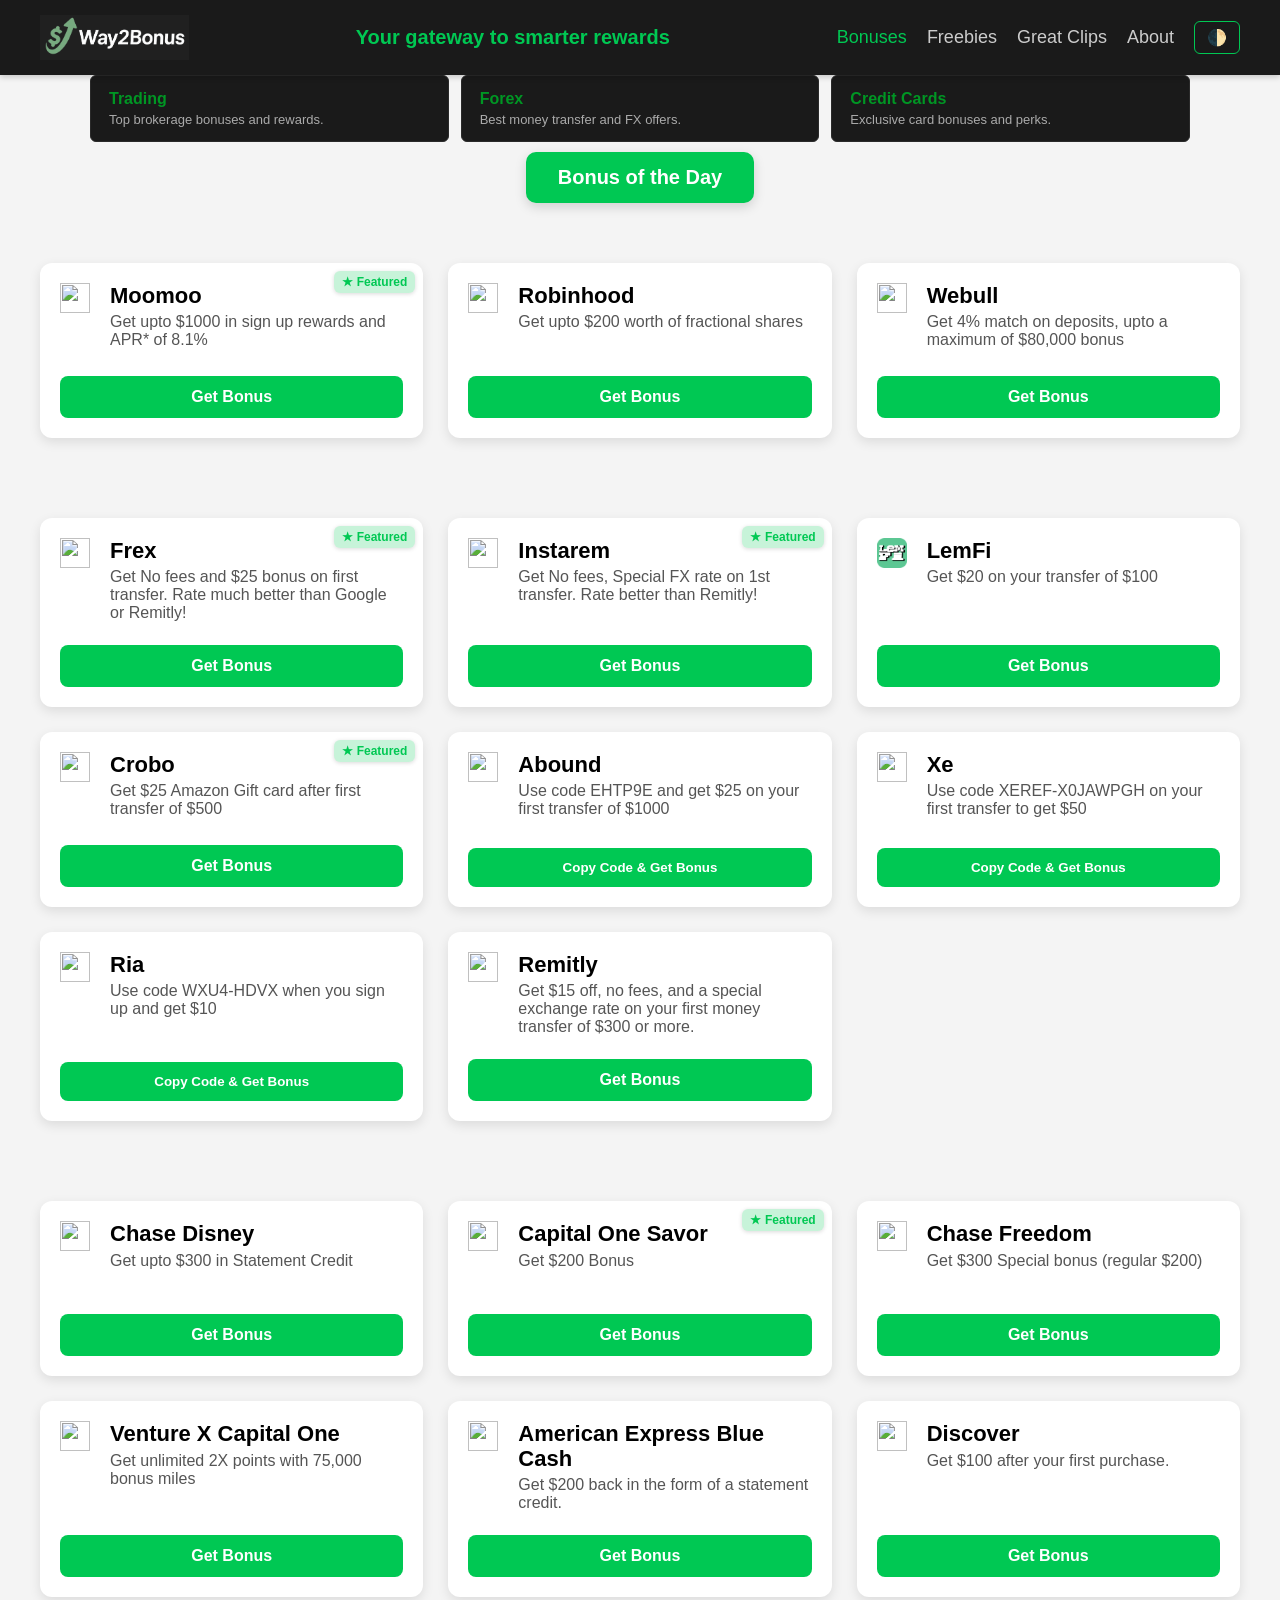
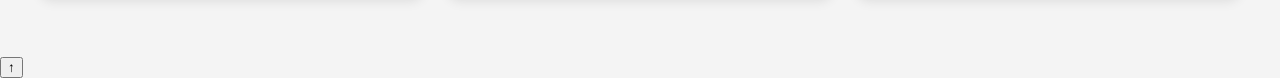
==== commit 82548840: "Update index.html" ====
--- a/index.html
+++ b/index.html
@@ -45,8 +45,9 @@
 
 	  <div class="nav-right">
 		<ul class="nav-links">
-		  <li><a href="index.html">Bonuses</a></li>
+		  <li><a href="index.html" class="active">Bonuses</a></li>
 		  <li><a href="freebies.html">Freebies</a></li>
+		  <li><a href="greatclips.html">Great Clips</a></li>
 		  <li><a href="about.html">About</a></li>
 		</ul>
 
@@ -131,6 +132,20 @@
 -->
   <!-- FOREX SECTION -->
   <section class="bonus-list" id="forex">
+
+    <div class="bonus-item">
+		<div class="featured-star">
+		  ★ <span>Featured</span>
+		</div>
+      <div class="bonus-left">
+        <img src="https://www.frexpay.com/favicon.ico" class="bonus-logo">
+        <div>
+          <h3>Frex</h3>
+          <p>Get No fees and $25 bonus on first transfer. Rate much better than Google or Remitly!</p>
+        </div>
+      </div>
+      <a class="bonus-btn" href="https://frexpay.com/ref/intent/NAVF922" target="_blank">Get Bonus</a>
+    </div>
 
     <div class="bonus-item">
 		<div class="featured-star">
@@ -330,5 +345,3 @@
   <script src="script.js"></script>
 </body>
 </html>
-
-
--- a/style.css
+++ b/style.css
@@ -30,7 +30,7 @@
 }
 
 .site-logo {
-  height: 55px;              /* increased from 40px */
+  height: 45px;              /* increased from 40px */
   width: auto;               /* keeps aspect ratio */
   object-fit: contain;       /* prevents distortion */
   display: block;
@@ -86,29 +86,6 @@
 body.dark-mode .dark-toggle:hover {
   background: #00e676;
   color: #000;
-}
-/* HERO TEXT INSIDE NAVBAR */
-.nav-hero-text {
-  display: flex;
-  flex-direction: column;
-  margin-left: 20px;
-  color: #00c853;
-}
-
-.nav-hero-text h1 {
-  font-size: 20px;
-  margin: 0;
-  font-weight: 600;
-}
-
-.nav-hero-text p {
-  font-size: 14px;
-  margin: 0;
-  opacity: 0.9;
-}
-
-body.dark-mode .nav-hero-text {
-  color: #00e676;
 }
 
 /* HERO — OPTIMIZED HEIGHT */
@@ -392,14 +369,42 @@
   align-items: center;
 }
 
-/* Make the middle hero text centered */
+/* Make the middle hero text centered 
 .nav-hero-text {
   position: absolute;
-  left: 50%;
+  left: 36%;
   transform: translateX(-50%);
   text-align: center;
   color: #00c853;
 }
+*/
+/* HERO TEXT INSIDE NAVBAR */
+.nav-hero-text {
+  display: flex;
+  flex-direction: column;
+  margin-left: 0px;
+  color: #00c853;
+  text-align: right;
+  align-items: flex-start;
+}
+
+.nav-hero-text h1 {
+  font-size: 20px;
+  margin: 0;
+  font-weight: 600;
+}
+
+.nav-hero-text p {
+  font-size: 14px;
+  margin: 0;
+  opacity: 0.9;
+}
+
+/*.nav-hero-text, 
+.nav-hero-text * {
+  text-align: left !important;
+}*/
+
 
 body.dark-mode .nav-hero-text {
   color: #00e676;
@@ -816,5 +821,9 @@
   left: -9999px;
 }
 
-
-
+#rotating-word {
+  transition: opacity 0.4s ease;
+}
+.hidden-word {
+  opacity: 0;
+}
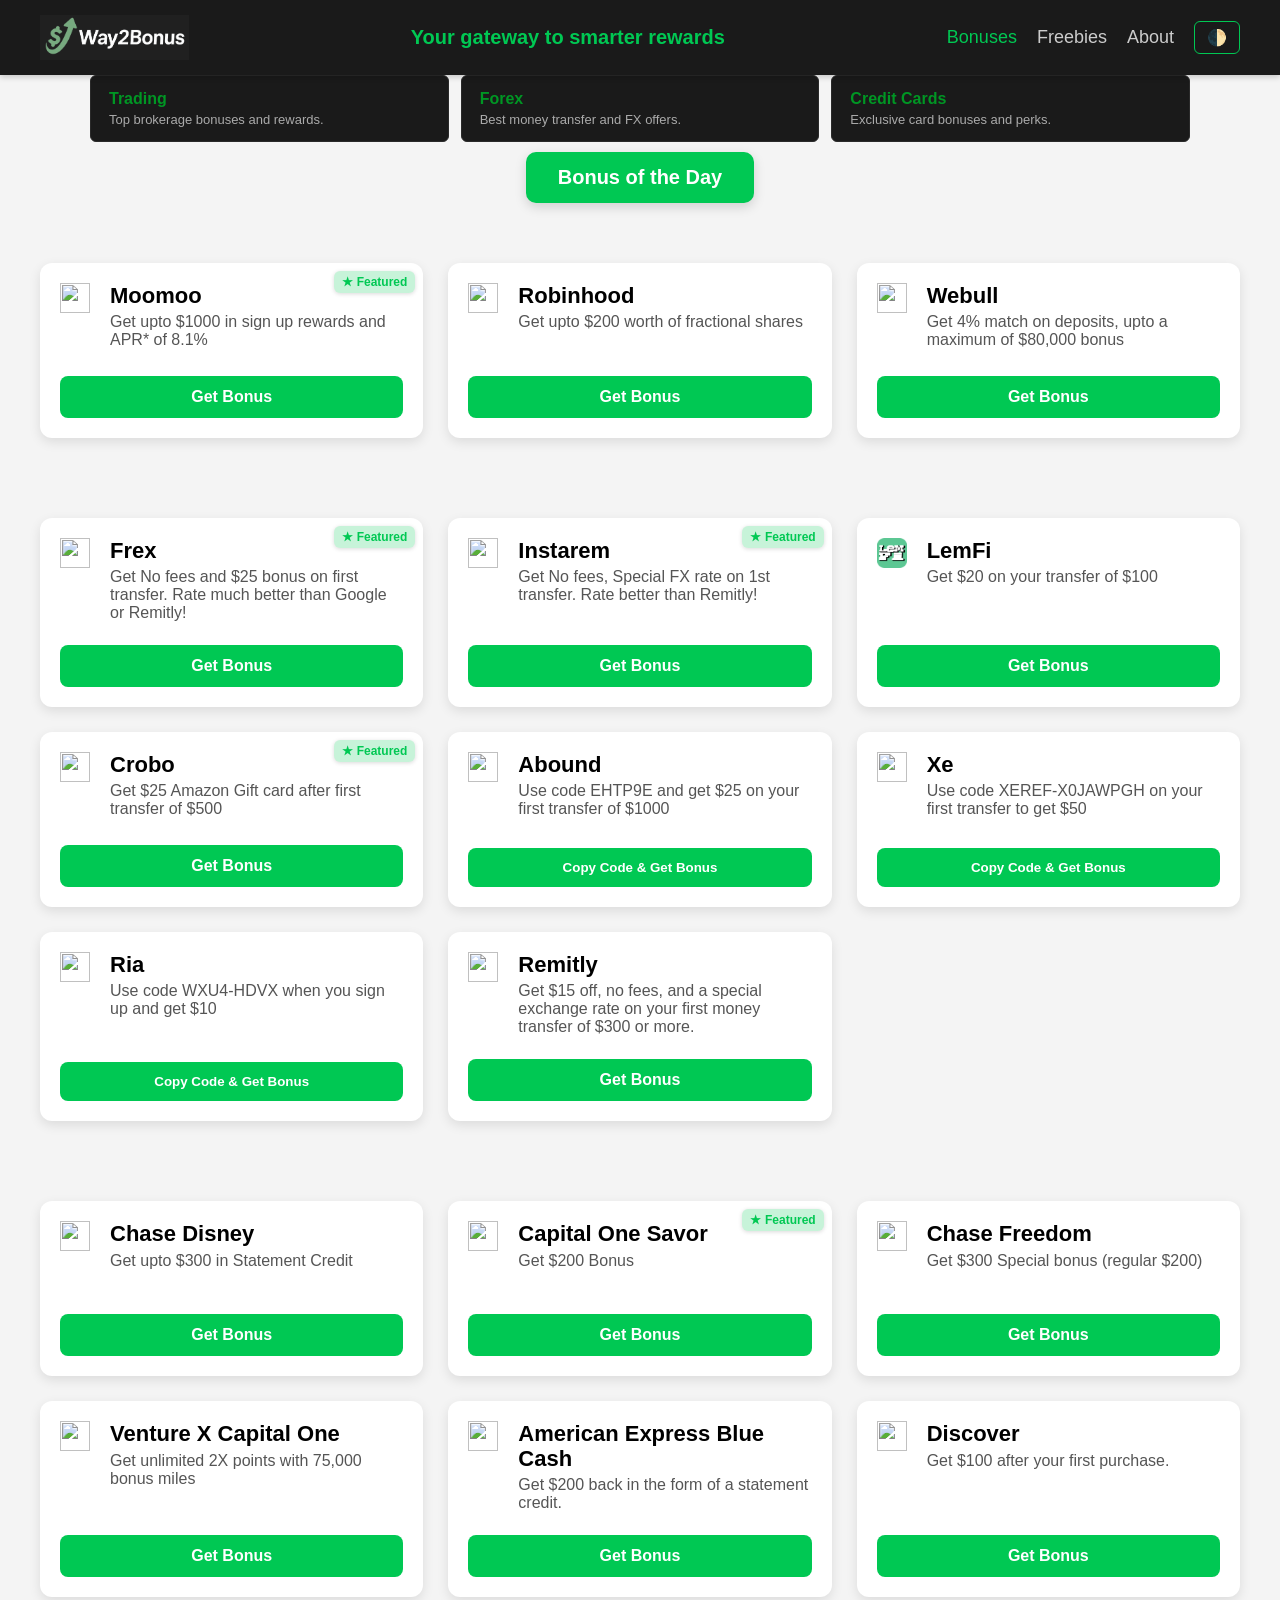
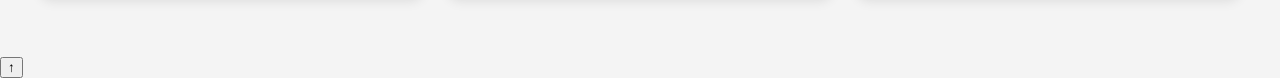
==== commit 43146705: "Update index.html Added Frex" ====
--- a/index.html
+++ b/index.html
@@ -47,7 +47,7 @@
 		<ul class="nav-links">
 		  <li><a href="index.html" class="active">Bonuses</a></li>
 		  <li><a href="freebies.html">Freebies</a></li>
-		  <li><a href="greatclips.html">Great Clips</a></li>
+		  <!-- <li><a href="greatclips.html">Great Clips</a></li> -->
 		  <li><a href="about.html">About</a></li>
 		</ul>
 
